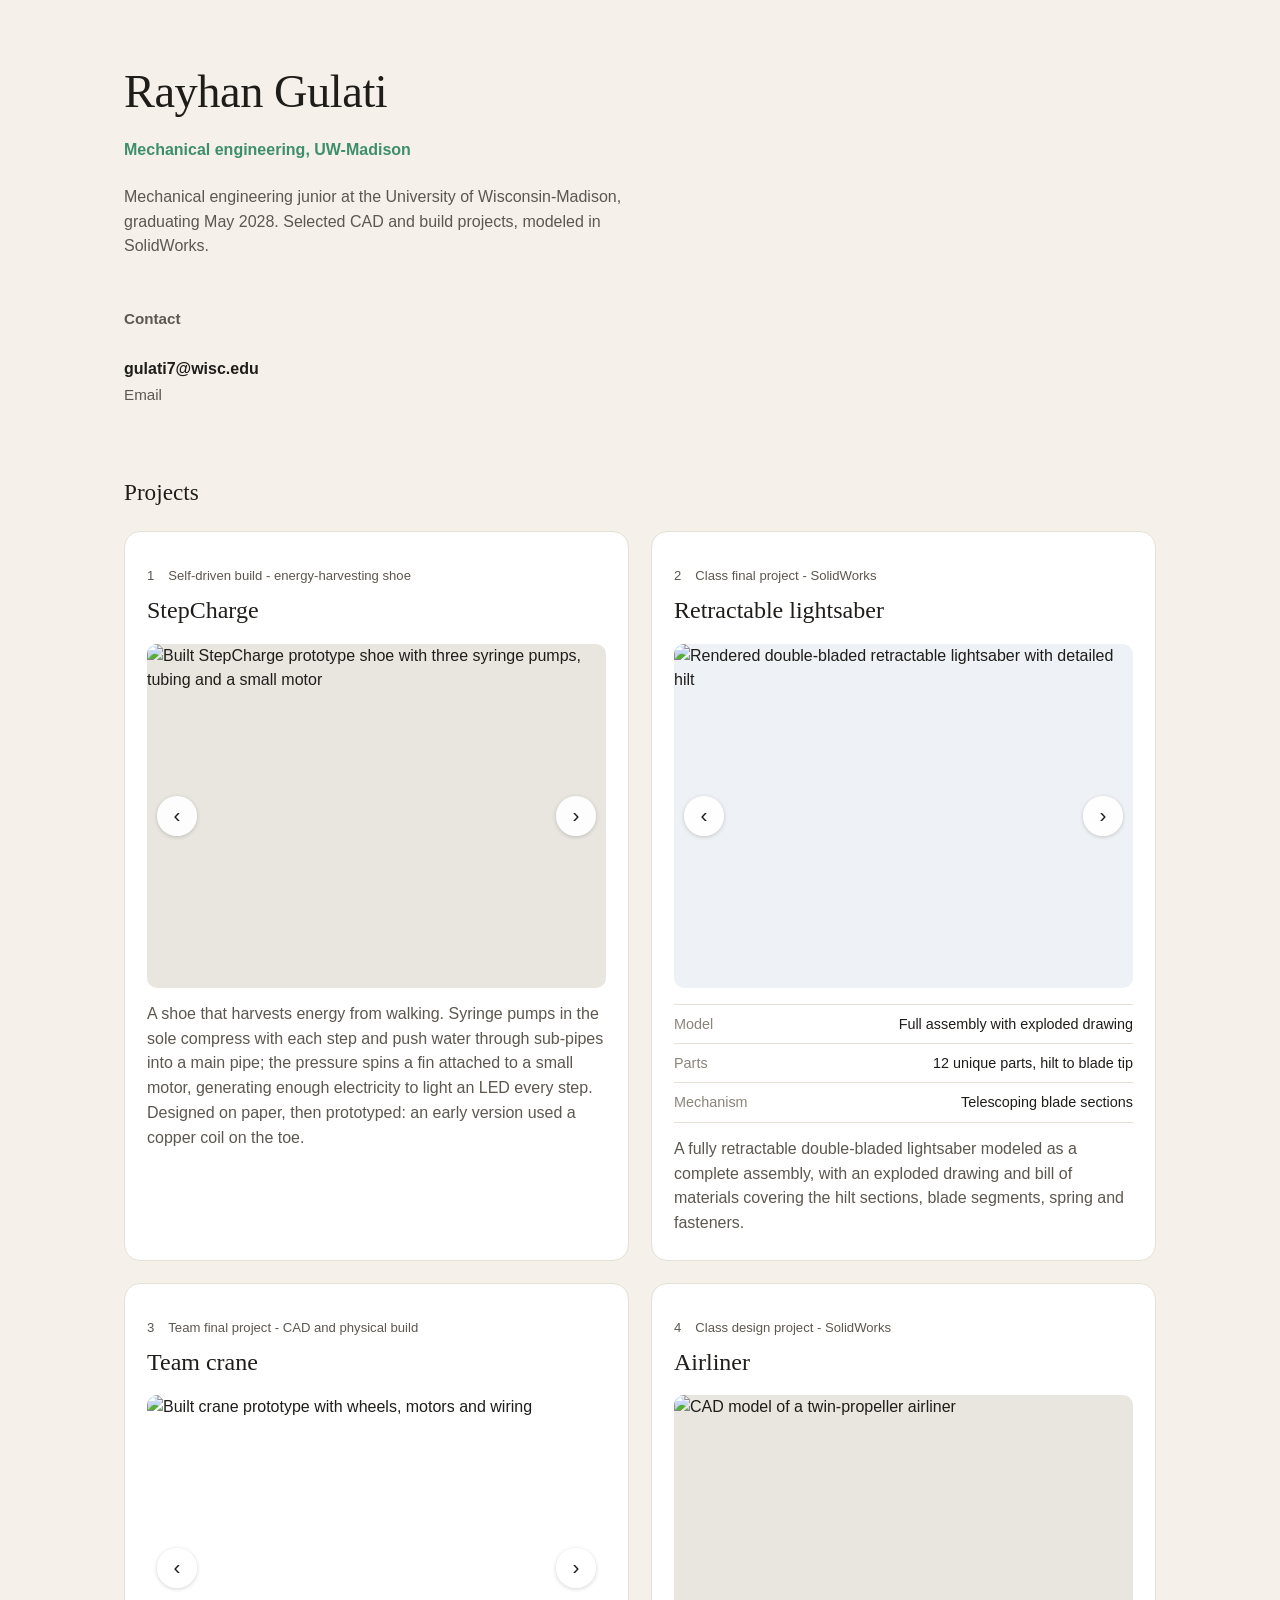
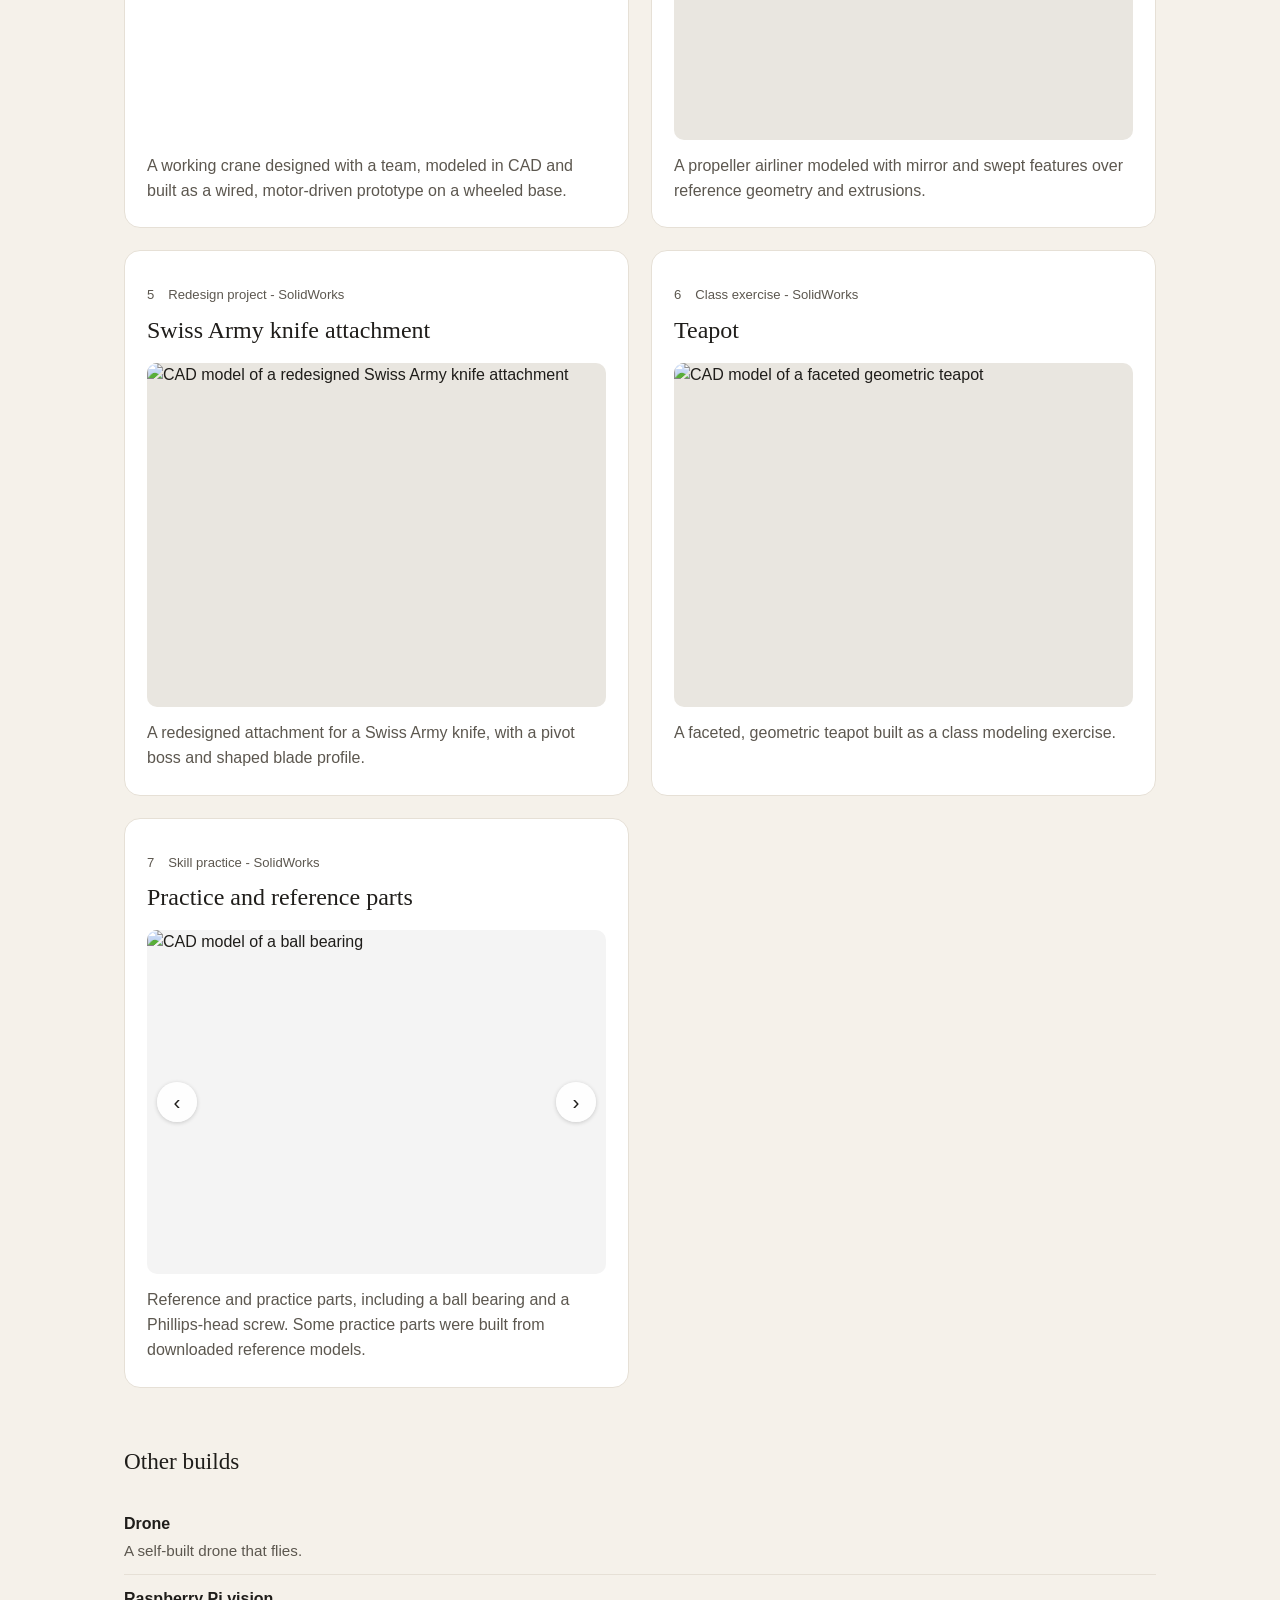
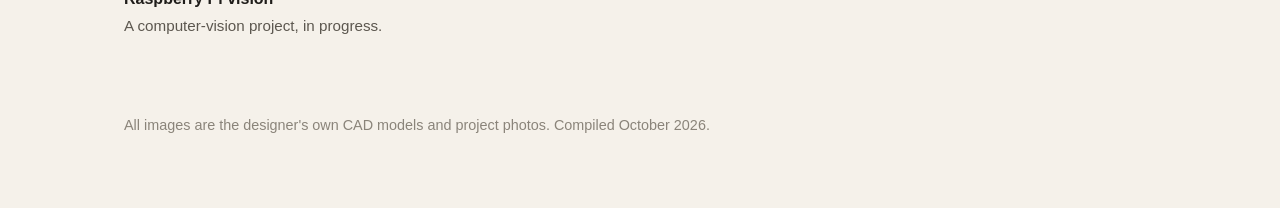
==== index.html @ 23a9656e "Add files via upload" ====
<!DOCTYPE html>
<html lang="en">
<head>
<meta charset="UTF-8">
<meta name="viewport" content="width=device-width, initial-scale=1.0">
<title>Rayhan Gulati - Engineering Portfolio</title>
<meta name="description" content="Mechanical engineering junior at the University of Wisconsin-Madison, graduating May 2028. Selected CAD and build projects, modeled in SolidWorks.">
<link rel="stylesheet" href="styles.css">
</head>
<body>
<main class="page">

  <header class="intro">
    <h1>Rayhan Gulati</h1>
    <p class="tagline">Mechanical engineering, UW-Madison</p>
    <p class="lede">Mechanical engineering junior at the University of Wisconsin-Madison, graduating May 2028. Selected CAD and build projects, modeled in SolidWorks.</p>
  </header>

  <section class="contact">
    <h2 class="section-label">Contact</h2>
    <div class="row">
      <a class="row-name" href="mailto:gulati7@wisc.edu">gulati7@wisc.edu</a>
      <span class="row-detail">Email</span>
    </div>
  </section>

  <section class="projects">
    <h2 class="section-heading">Projects</h2>
    <div class="grid">

      <article class="card">
        <p class="card-eyebrow"><span class="num">1</span>Self-driven build - energy-harvesting shoe</p>
        <h3 class="card-title">StepCharge</h3>
        <div class="carousel" data-carousel>
          <div class="track">
            <figure class="slide"><img src="photos/stepcharge-prototype.jpg" alt="Built StepCharge prototype shoe with three syringe pumps, tubing and a small motor"></figure>
            <figure class="slide contain" style="background:#26241f"><img src="photos/stepcharge-design.jpg" alt="Handwritten design page with labelled diagram of the syringe, pipe and turbine concept"></figure>
            <figure class="slide contain" style="background:#b0a89c"><img src="photos/stepcharge-early.jpg" alt="Earlier StepCharge prototype with a copper coil taped to the toe"></figure>
          </div>
          <button class="car-btn prev" aria-label="Previous photo">&#8249;</button>
          <button class="car-btn next" aria-label="Next photo">&#8250;</button>
        </div>
        <p>A shoe that harvests energy from walking. Syringe pumps in the sole compress with each step and push water through sub-pipes into a main pipe; the pressure spins a fin attached to a small motor, generating enough electricity to light an LED every step. Designed on paper, then prototyped: an early version used a copper coil on the toe.</p>
      </article>

      <article class="card">
        <p class="card-eyebrow"><span class="num">2</span>Class final project - SolidWorks</p>
        <h3 class="card-title">Retractable lightsaber</h3>
        <div class="carousel" data-carousel>
          <div class="track">
            <figure class="slide contain" style="background:#eef1f5"><img src="photos/saber-render.png" alt="Rendered double-bladed retractable lightsaber with detailed hilt"></figure>
            <figure class="slide contain" style="background:#001631"><img src="photos/saber-assembly.jpg" alt="Exploded assembly drawing of the lightsaber with bill of materials"></figure>
          </div>
          <button class="car-btn prev" aria-label="Previous photo">&#8249;</button>
          <button class="car-btn next" aria-label="Next photo">&#8250;</button>
        </div>
        <dl class="facts">
          <div><dt>Model</dt><dd>Full assembly with exploded drawing</dd></div>
          <div><dt>Parts</dt><dd>12 unique parts, hilt to blade tip</dd></div>
          <div><dt>Mechanism</dt><dd>Telescoping blade sections</dd></div>
        </dl>
        <p>A fully retractable double-bladed lightsaber modeled as a complete assembly, with an exploded drawing and bill of materials covering the hilt sections, blade segments, spring and fasteners.</p>
      </article>

      <article class="card">
        <p class="card-eyebrow"><span class="num">3</span>Team final project - CAD and physical build</p>
        <h3 class="card-title">Team crane</h3>
        <div class="carousel" data-carousel>
          <div class="track">
            <figure class="slide contain" style="background:#ffffff"><img src="photos/crane-prototype.png" alt="Built crane prototype with wheels, motors and wiring"></figure>
            <figure class="slide contain" style="background:#202020"><img src="photos/crane-cad.png" alt="CAD model of the crane on its wheeled base"></figure>
          </div>
          <button class="car-btn prev" aria-label="Previous photo">&#8249;</button>
          <button class="car-btn next" aria-label="Next photo">&#8250;</button>
        </div>
        <p>A working crane designed with a team, modeled in CAD and built as a wired, motor-driven prototype on a wheeled base.</p>
      </article>

      <article class="card">
        <p class="card-eyebrow"><span class="num">4</span>Class design project - SolidWorks</p>
        <h3 class="card-title">Airliner</h3>
        <div class="carousel" data-carousel>
          <div class="track">
            <figure class="slide"><img src="photos/airplane.jpg" alt="CAD model of a twin-propeller airliner"></figure>
          </div>
        </div>
        <p>A propeller airliner modeled with mirror and swept features over reference geometry and extrusions.</p>
      </article>

      <article class="card">
        <p class="card-eyebrow"><span class="num">5</span>Redesign project - SolidWorks</p>
        <h3 class="card-title">Swiss Army knife attachment</h3>
        <div class="carousel" data-carousel>
          <div class="track">
            <figure class="slide"><img src="photos/swiss-knife.png" alt="CAD model of a redesigned Swiss Army knife attachment"></figure>
          </div>
        </div>
        <p>A redesigned attachment for a Swiss Army knife, with a pivot boss and shaped blade profile.</p>
      </article>

      <article class="card">
        <p class="card-eyebrow"><span class="num">6</span>Class exercise - SolidWorks</p>
        <h3 class="card-title">Teapot</h3>
        <div class="carousel" data-carousel>
          <div class="track">
            <figure class="slide"><img src="photos/teapot.png" alt="CAD model of a faceted geometric teapot"></figure>
          </div>
        </div>
        <p>A faceted, geometric teapot built as a class modeling exercise.</p>
      </article>

      <article class="card">
        <p class="card-eyebrow"><span class="num">7</span>Skill practice - SolidWorks</p>
        <h3 class="card-title">Practice and reference parts</h3>
        <div class="carousel" data-carousel>
          <div class="track">
            <figure class="slide contain" style="background:#f4f4f4"><img src="photos/bearing.png" alt="CAD model of a ball bearing"></figure>
            <figure class="slide contain" style="background:#f4f4f4"><img src="photos/screw.png" alt="CAD model of a Phillips-head screw"></figure>
          </div>
          <button class="car-btn prev" aria-label="Previous photo">&#8249;</button>
          <button class="car-btn next" aria-label="Next photo">&#8250;</button>
        </div>
        <p>Reference and practice parts, including a ball bearing and a Phillips-head screw. Some practice parts were built from downloaded reference models.</p>
      </article>

    </div>
  </section>

  <section class="other">
    <h2 class="section-heading">Other builds</h2>
    <div class="row">
      <span class="row-name">Drone</span>
      <span class="row-detail">A self-built drone that flies.</span>
    </div>
    <div class="row">
      <span class="row-name">Raspberry Pi vision</span>
      <span class="row-detail">A computer-vision project, in progress.</span>
    </div>
  </section>

  <footer class="closing">
    <p>All images are the designer's own CAD models and project photos. Compiled October 2026.</p>
  </footer>

</main>
<script src="script.js"></script>
</body>
</html>
---- styles.css ----
* { margin: 0; padding: 0; box-sizing: border-box; }

:root {
  --ground: #f5f1ea;
  --surface: #ffffff;
  --ink: #1f1d1a;
  --ink-soft: #5c574f;
  --ink-faint: #8a847a;
  --accent: #3e8e6d;
  --border: #e6e0d6;
}

html { scroll-behavior: smooth; }

body {
  background: var(--ground);
  color: var(--ink);
  font-family: -apple-system, BlinkMacSystemFont, "Segoe UI", Roboto, Helvetica, Arial, sans-serif;
  line-height: 1.55;
  -webkit-font-smoothing: antialiased;
}

.page {
  max-width: 1080px;
  margin: 0 auto;
  padding: 56px 24px 72px;
}

/* Header */
.intro h1 {
  font-family: Georgia, "Times New Roman", serif;
  font-weight: 500;
  font-size: clamp(2rem, 5vw, 2.9rem);
  letter-spacing: -0.01em;
}
.tagline {
  color: var(--accent);
  font-weight: 600;
  margin-top: 10px;
}
.lede {
  max-width: 560px;
  color: var(--ink-soft);
  margin-top: 22px;
}

/* Sections */
.section-label {
  font-size: 0.95rem;
  font-weight: 600;
  color: var(--ink-soft);
  margin: 48px 0 14px;
}
.section-heading {
  font-family: Georgia, "Times New Roman", serif;
  font-weight: 500;
  font-size: 1.45rem;
  margin: 56px 0 20px;
}

/* Rows */
.row {
  display: flex;
  flex-direction: column;
  gap: 2px;
  padding: 12px 0;
  border-bottom: 1px solid var(--border);
}
.row:last-child { border-bottom: none; }
.row-name { font-weight: 700; color: var(--ink); text-decoration: none; }
a.row-name:hover { text-decoration: underline; }
.row-detail { color: var(--ink-soft); font-size: 0.95rem; }

/* Project grid + cards */
.grid {
  display: grid;
  grid-template-columns: 1fr;
  gap: 22px;
}
@media (min-width: 860px) {
  .grid { grid-template-columns: 1fr 1fr; }
}
.card {
  background: var(--surface);
  border: 1px solid var(--border);
  border-radius: 16px;
  padding: 20px 22px 24px;
}
.card-eyebrow {
  display: flex;
  align-items: baseline;
  gap: 14px;
  font-size: 0.82rem;
  color: var(--ink-faint);
}
.card-eyebrow .num { color: var(--ink-soft); font-variant-numeric: tabular-nums; }
.card-title {
  font-family: Georgia, "Times New Roman", serif;
  font-weight: 500;
  font-size: 1.5rem;
  margin: 6px 0 14px;
}
.card p { color: var(--ink-soft); margin-top: 14px; }

/* Carousel */
.carousel { position: relative; overflow: hidden; border-radius: 10px; }
.track {
  display: flex;
  transition: transform 0.35s ease;
}
.slide {
  flex: 0 0 100%;
  aspect-ratio: 4 / 3;
  background: #e9e6e0;
}
.slide img {
  width: 100%;
  height: 100%;
  object-fit: cover;
  display: block;
}
.slide.contain img { object-fit: contain; }
.car-btn {
  position: absolute;
  top: 50%;
  transform: translateY(-50%);
  width: 40px;
  height: 40px;
  border-radius: 50%;
  border: none;
  background: rgba(255, 255, 255, 0.92);
  color: var(--ink);
  font-size: 1.3rem;
  line-height: 1;
  cursor: pointer;
  box-shadow: 0 1px 4px rgba(0,0,0,0.18);
  display: flex;
  align-items: center;
  justify-content: center;
}
.car-btn:hover { background: #ffffff; }
.car-btn.prev { left: 10px; }
.car-btn.next { right: 10px; }
.carousel[data-single] .car-btn { display: none; }

/* Facts */
.facts {
  margin-top: 16px;
  border-top: 1px solid var(--border);
}
.facts div {
  display: flex;
  justify-content: space-between;
  gap: 16px;
  padding: 8px 0;
  border-bottom: 1px solid var(--border);
}
.facts dt { color: var(--ink-faint); font-size: 0.9rem; }
.facts dd { color: var(--ink); font-size: 0.9rem; text-align: right; }

/* Other builds + closing */
.other .row-name { font-weight: 700; }
.closing {
  margin-top: 64px;
  color: var(--ink-faint);
  font-size: 0.9rem;
}
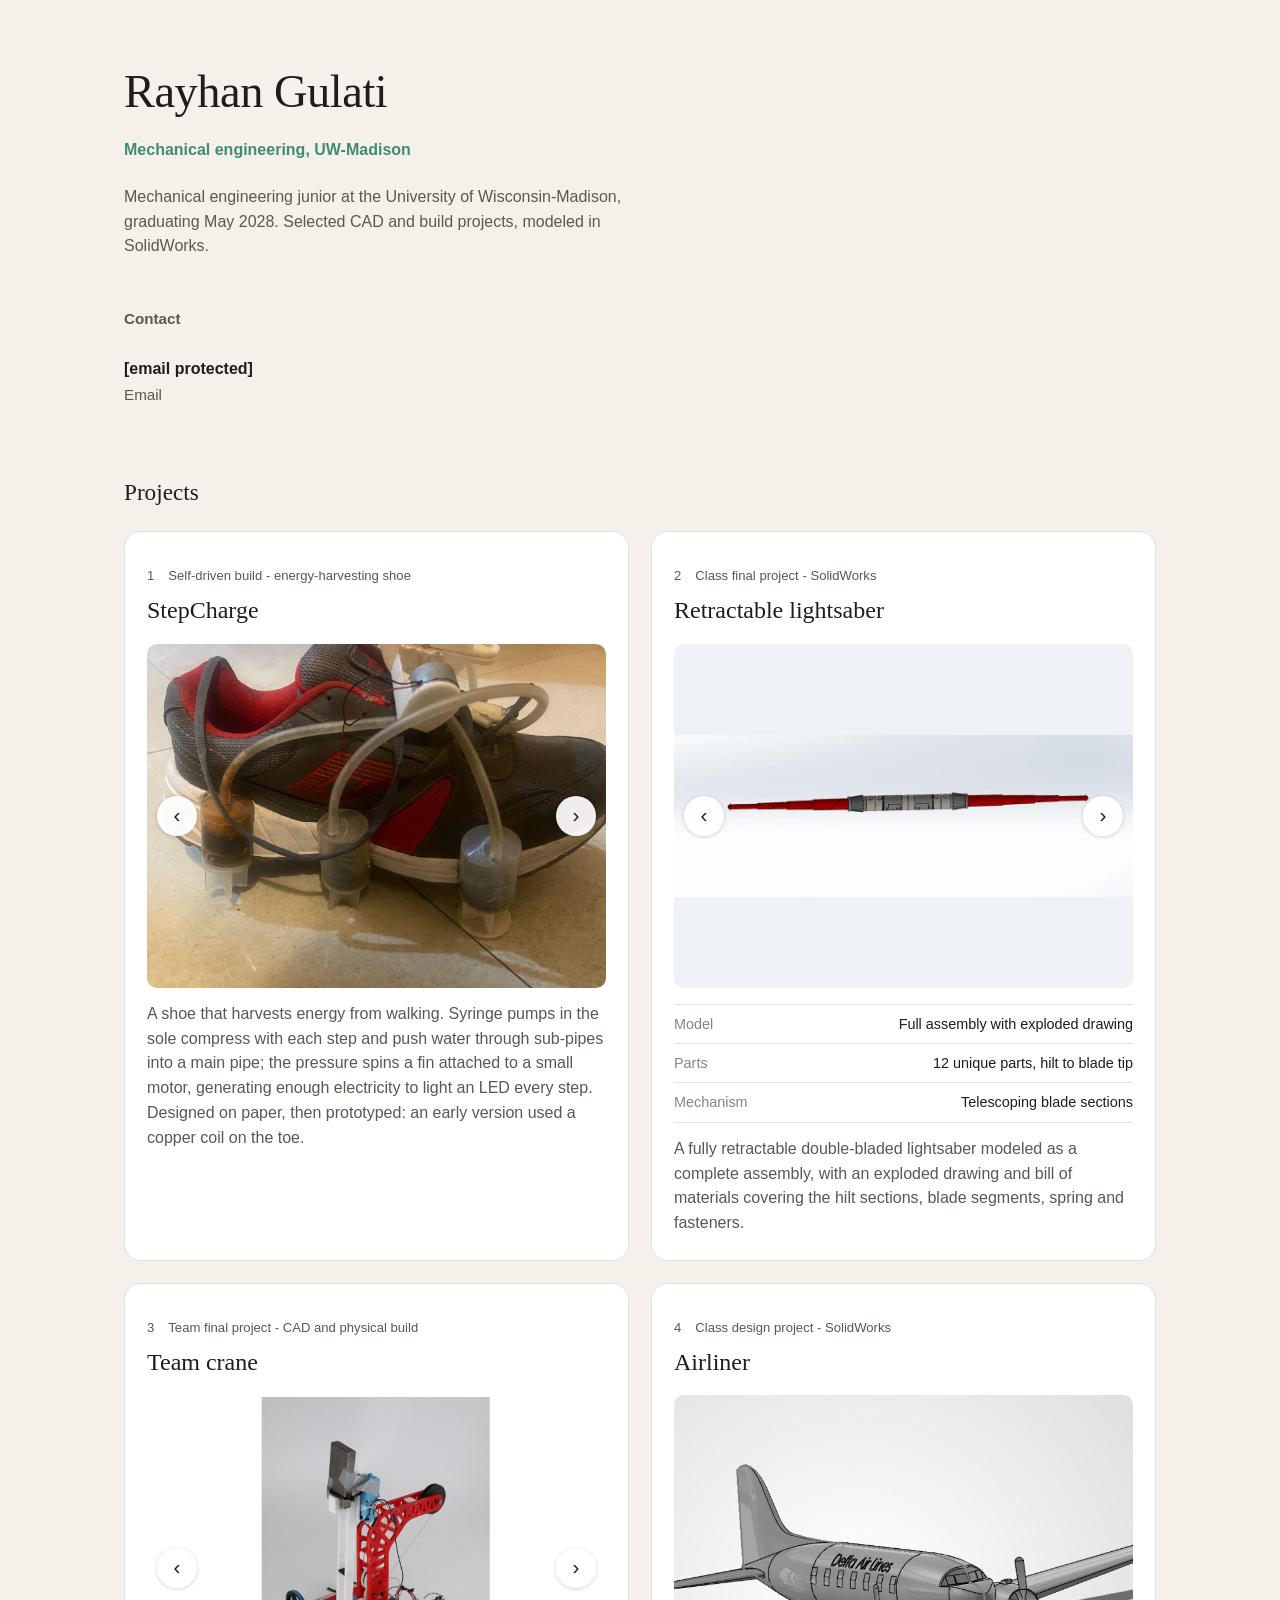
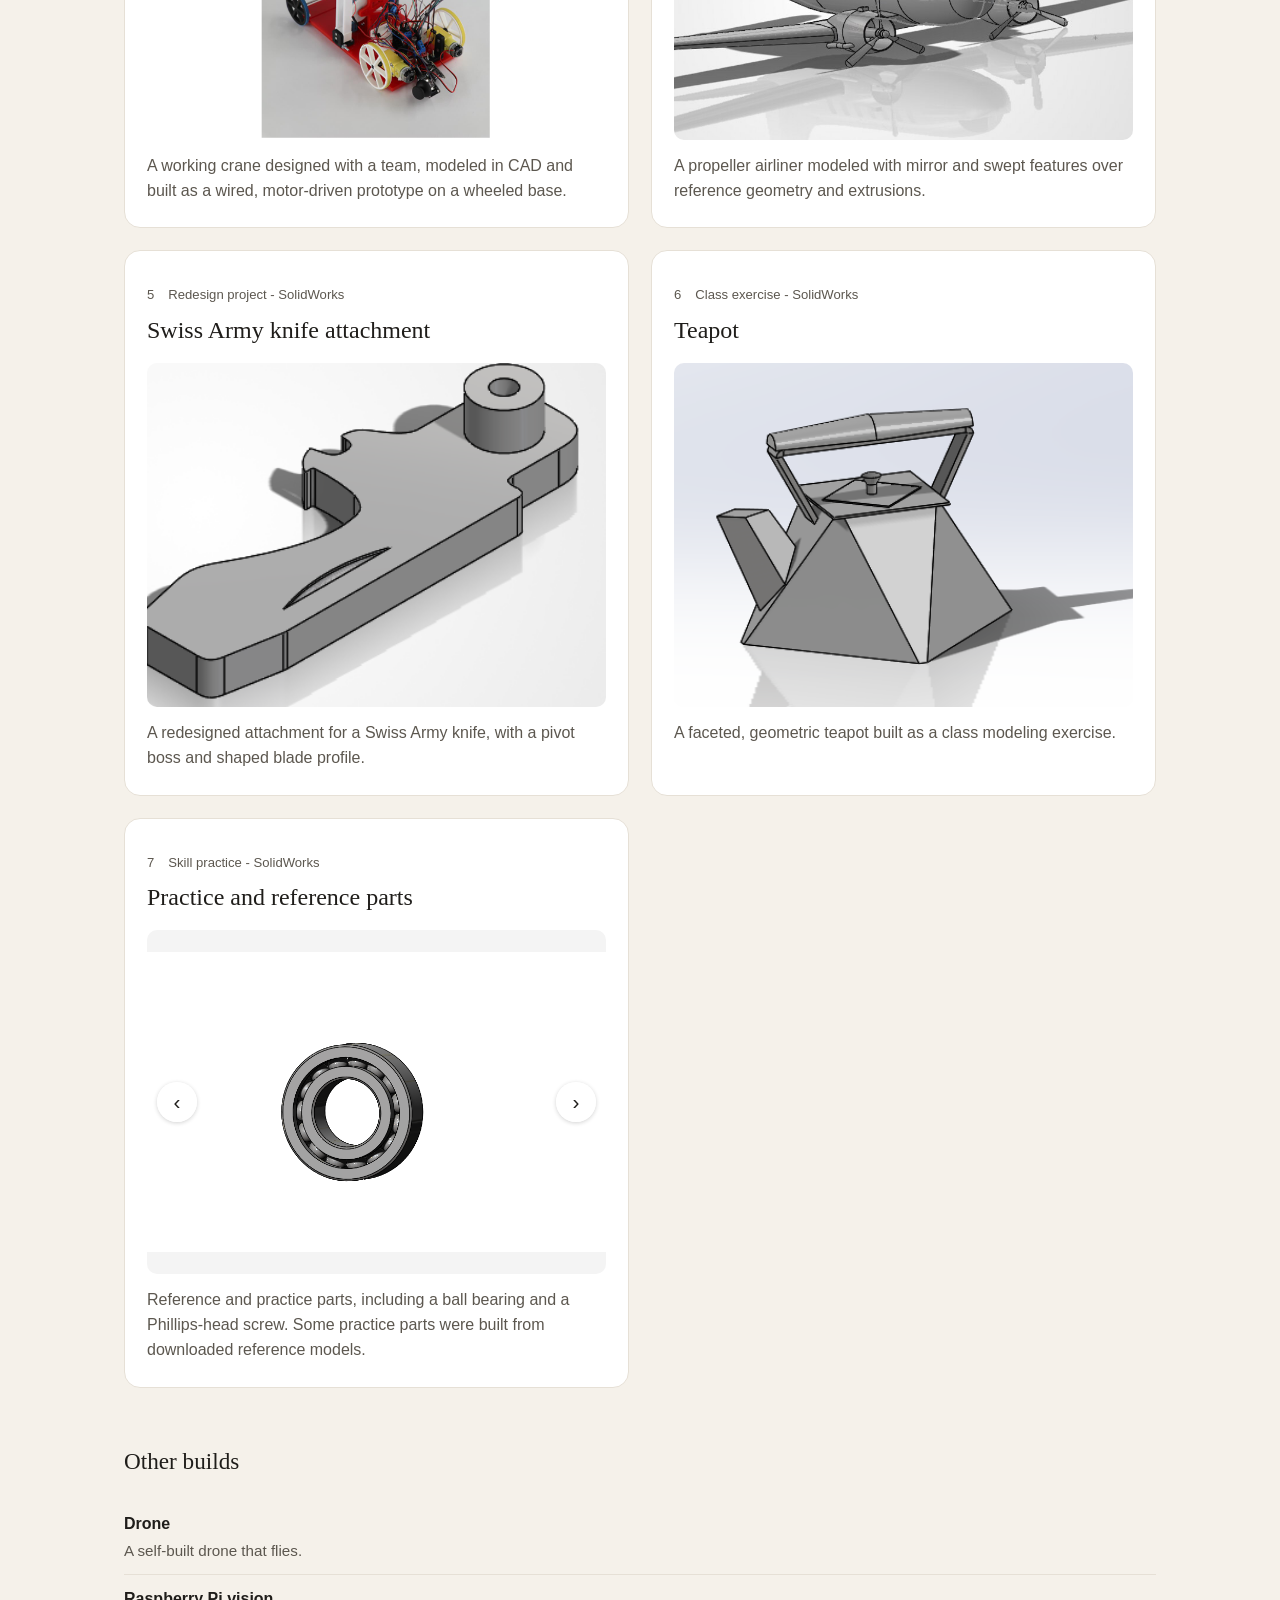
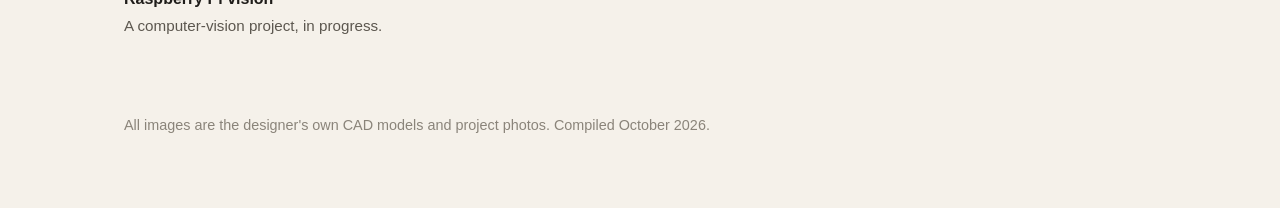
==== commit 07fc1f74: "Add files via upload" ====
--- a/index.html
+++ b/index.html
@@ -5,7 +5,176 @@
 <meta name="viewport" content="width=device-width, initial-scale=1.0">
 <title>Rayhan Gulati - Engineering Portfolio</title>
 <meta name="description" content="Mechanical engineering junior at the University of Wisconsin-Madison, graduating May 2028. Selected CAD and build projects, modeled in SolidWorks.">
-<link rel="stylesheet" href="styles.css">
+<style>
+* { margin: 0; padding: 0; box-sizing: border-box; }
+
+:root {
+  --ground: #f5f1ea;
+  --surface: #ffffff;
+  --ink: #1f1d1a;
+  --ink-soft: #5c574f;
+  --ink-faint: #8a847a;
+  --accent: #3e8e6d;
+  --border: #e6e0d6;
+}
+
+html { scroll-behavior: smooth; }
+
+body {
+  background: var(--ground);
+  color: var(--ink);
+  font-family: -apple-system, BlinkMacSystemFont, "Segoe UI", Roboto, Helvetica, Arial, sans-serif;
+  line-height: 1.55;
+  -webkit-font-smoothing: antialiased;
+}
+
+.page {
+  max-width: 1080px;
+  margin: 0 auto;
+  padding: 56px 24px 72px;
+}
+
+/* Header */
+.intro h1 {
+  font-family: Georgia, "Times New Roman", serif;
+  font-weight: 500;
+  font-size: clamp(2rem, 5vw, 2.9rem);
+  letter-spacing: -0.01em;
+}
+.tagline {
+  color: var(--accent);
+  font-weight: 600;
+  margin-top: 10px;
+}
+.lede {
+  max-width: 560px;
+  color: var(--ink-soft);
+  margin-top: 22px;
+}
+
+/* Sections */
+.section-label {
+  font-size: 0.95rem;
+  font-weight: 600;
+  color: var(--ink-soft);
+  margin: 48px 0 14px;
+}
+.section-heading {
+  font-family: Georgia, "Times New Roman", serif;
+  font-weight: 500;
+  font-size: 1.45rem;
+  margin: 56px 0 20px;
+}
+
+/* Rows */
+.row {
+  display: flex;
+  flex-direction: column;
+  gap: 2px;
+  padding: 12px 0;
+  border-bottom: 1px solid var(--border);
+}
+.row:last-child { border-bottom: none; }
+.row-name { font-weight: 700; color: var(--ink); text-decoration: none; }
+a.row-name:hover { text-decoration: underline; }
+.row-detail { color: var(--ink-soft); font-size: 0.95rem; }
+
+/* Project grid + cards */
+.grid {
+  display: grid;
+  grid-template-columns: 1fr;
+  gap: 22px;
+}
+@media (min-width: 860px) {
+  .grid { grid-template-columns: 1fr 1fr; }
+}
+.card {
+  background: var(--surface);
+  border: 1px solid var(--border);
+  border-radius: 16px;
+  padding: 20px 22px 24px;
+}
+.card-eyebrow {
+  display: flex;
+  align-items: baseline;
+  gap: 14px;
+  font-size: 0.82rem;
+  color: var(--ink-faint);
+}
+.card-eyebrow .num { color: var(--ink-soft); font-variant-numeric: tabular-nums; }
+.card-title {
+  font-family: Georgia, "Times New Roman", serif;
+  font-weight: 500;
+  font-size: 1.5rem;
+  margin: 6px 0 14px;
+}
+.card p { color: var(--ink-soft); margin-top: 14px; }
+
+/* Carousel */
+.carousel { position: relative; overflow: hidden; border-radius: 10px; }
+.track {
+  display: flex;
+  transition: transform 0.35s ease;
+}
+.slide {
+  flex: 0 0 100%;
+  aspect-ratio: 4 / 3;
+  background: #e9e6e0;
+}
+.slide img {
+  width: 100%;
+  height: 100%;
+  object-fit: cover;
+  display: block;
+}
+.slide.contain img { object-fit: contain; }
+.car-btn {
+  position: absolute;
+  top: 50%;
+  transform: translateY(-50%);
+  width: 40px;
+  height: 40px;
+  border-radius: 50%;
+  border: none;
+  background: rgba(255, 255, 255, 0.92);
+  color: var(--ink);
+  font-size: 1.3rem;
+  line-height: 1;
+  cursor: pointer;
+  box-shadow: 0 1px 4px rgba(0,0,0,0.18);
+  display: flex;
+  align-items: center;
+  justify-content: center;
+}
+.car-btn:hover { background: #ffffff; }
+.car-btn.prev { left: 10px; }
+.car-btn.next { right: 10px; }
+.carousel[data-single] .car-btn { display: none; }
+
+/* Facts */
+.facts {
+  margin-top: 16px;
+  border-top: 1px solid var(--border);
+}
+.facts div {
+  display: flex;
+  justify-content: space-between;
+  gap: 16px;
+  padding: 8px 0;
+  border-bottom: 1px solid var(--border);
+}
+.facts dt { color: var(--ink-faint); font-size: 0.9rem; }
+.facts dd { color: var(--ink); font-size: 0.9rem; text-align: right; }
+
+/* Other builds + closing */
+.other .row-name { font-weight: 700; }
+.closing {
+  margin-top: 64px;
+  color: var(--ink-faint);
+  font-size: 0.9rem;
+}
+
+</style>
 </head>
 <body>
 <main class="page">
@@ -19,7 +188,7 @@
   <section class="contact">
     <h2 class="section-label">Contact</h2>
     <div class="row">
-      <a class="row-name" href="mailto:gulati7@wisc.edu">gulati7@wisc.edu</a>
+      <a class="row-name" href="/cdn-cgi/l/email-protection#8aedffe6ebfee3bdcafde3f9e9a4efeeff"><span class="__cf_email__" data-cfemail="95f2e0f9f4e1fca2d5e2fce6f6bbf0f1e0">[email&#160;protected]</span></a>
       <span class="row-detail">Email</span>
     </div>
   </section>
@@ -33,9 +202,9 @@
         <h3 class="card-title">StepCharge</h3>
         <div class="carousel" data-carousel>
           <div class="track">
-            <figure class="slide"><img src="photos/stepcharge-prototype.jpg" alt="Built StepCharge prototype shoe with three syringe pumps, tubing and a small motor"></figure>
-            <figure class="slide contain" style="background:#26241f"><img src="photos/stepcharge-design.jpg" alt="Handwritten design page with labelled diagram of the syringe, pipe and turbine concept"></figure>
-            <figure class="slide contain" style="background:#b0a89c"><img src="photos/stepcharge-early.jpg" alt="Earlier StepCharge prototype with a copper coil taped to the toe"></figure>
+            <figure class="slide"><img src="[data-uri]" alt="Built StepCharge prototype shoe with three syringe pumps, tubing and a small motor"></figure>
+            <figure class="slide contain" style="background:#26241f"><img src="[data-uri]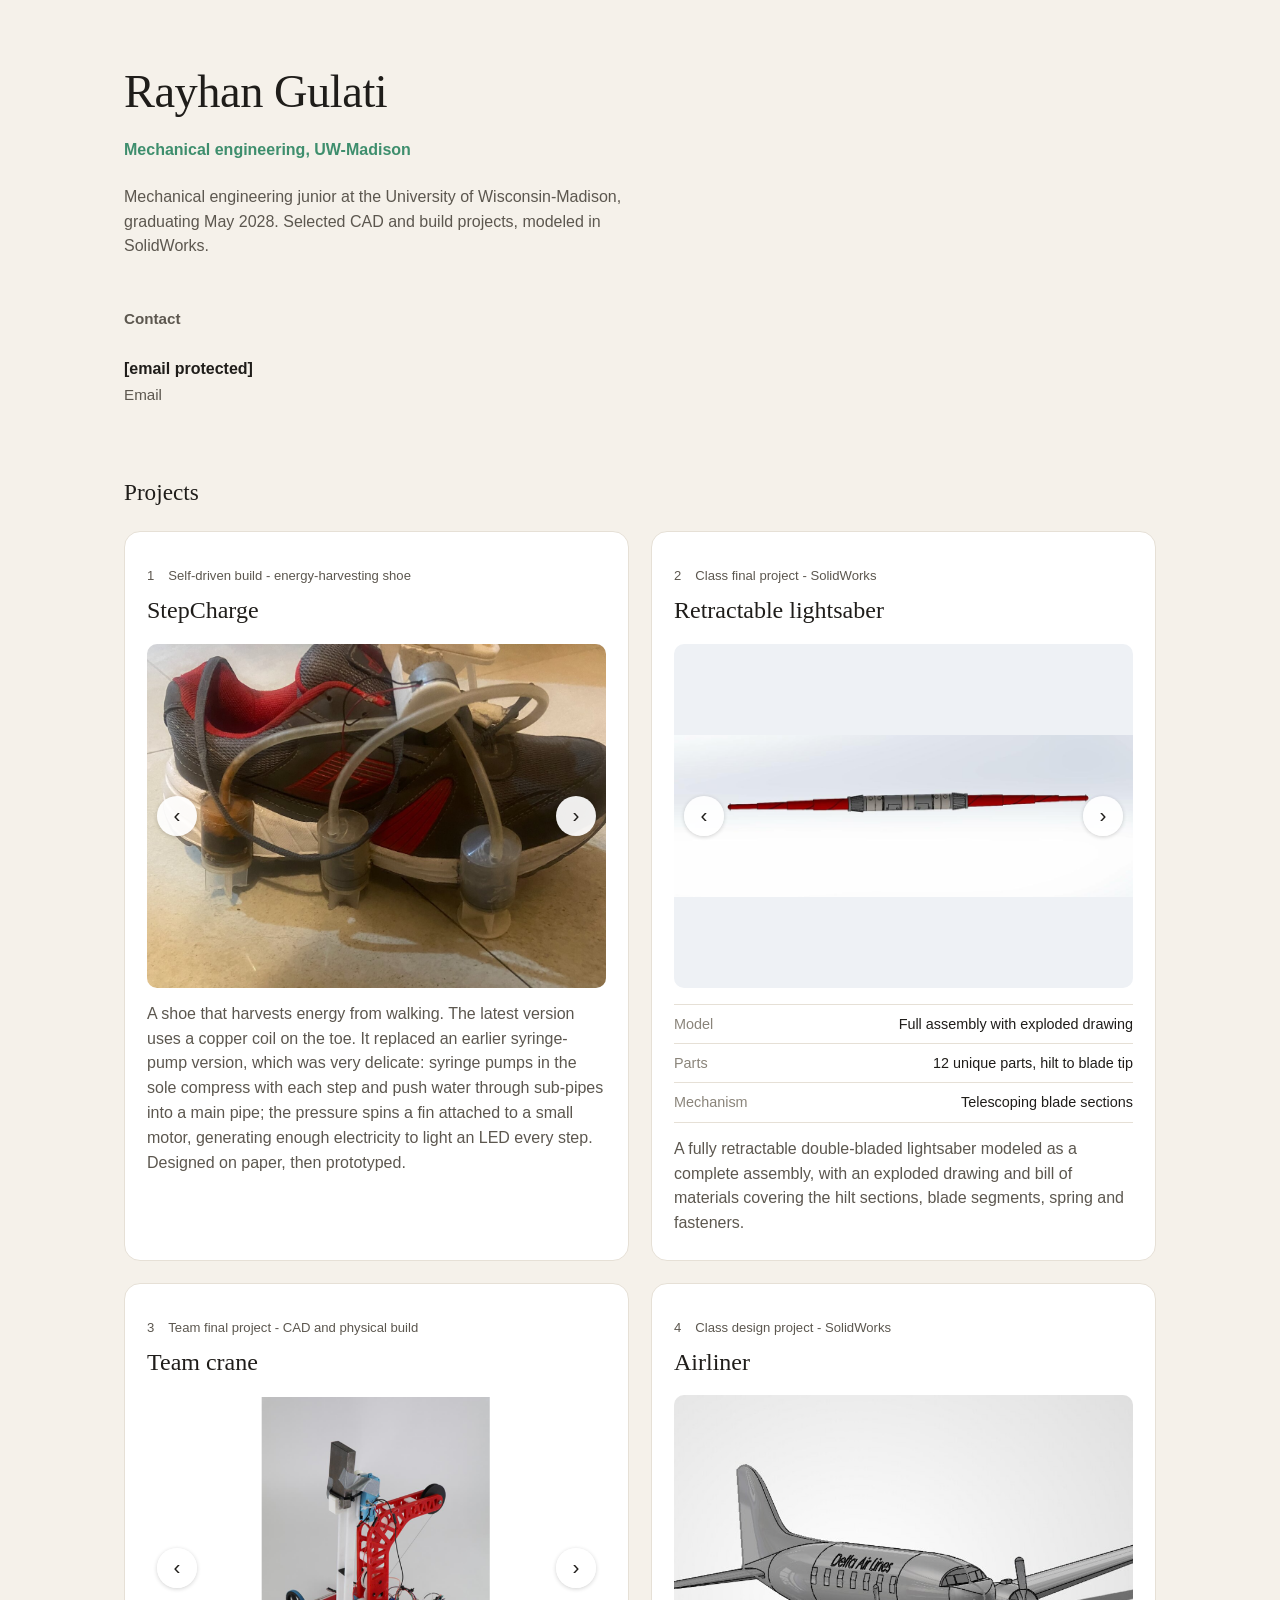
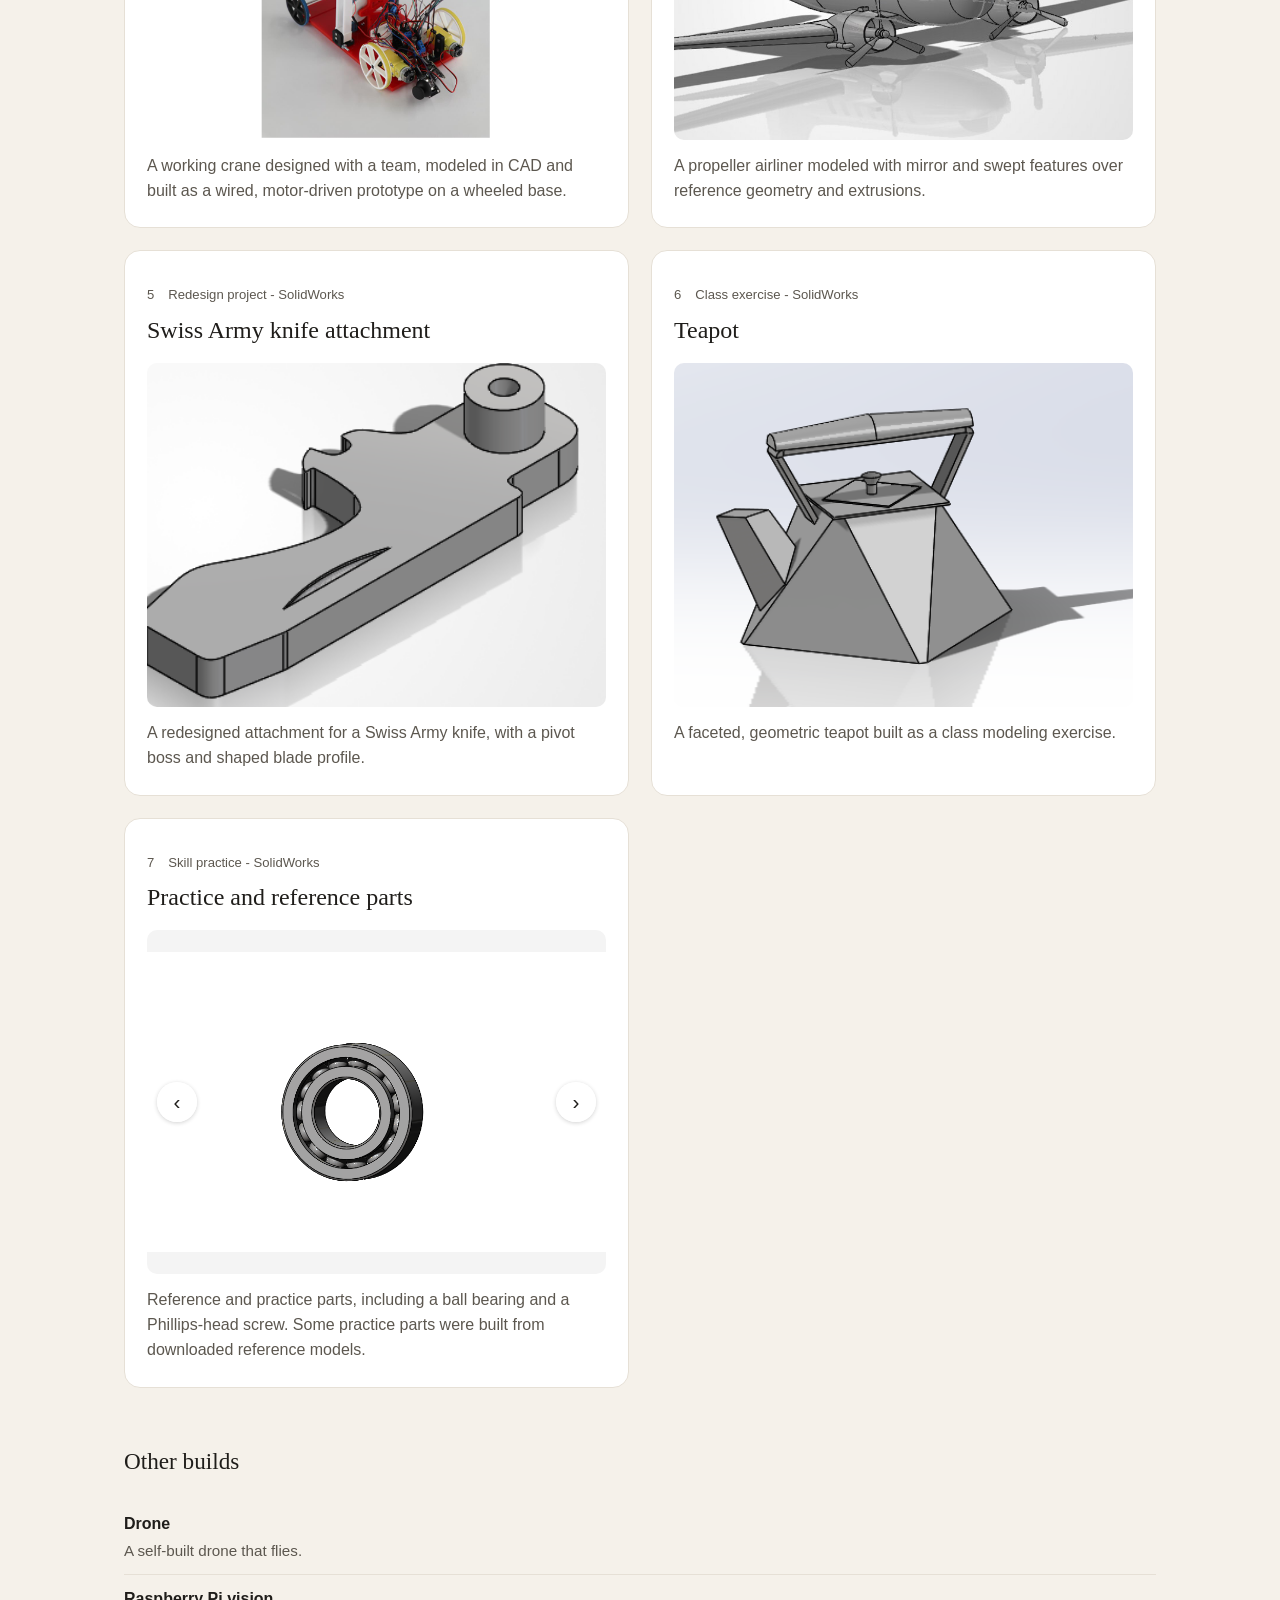
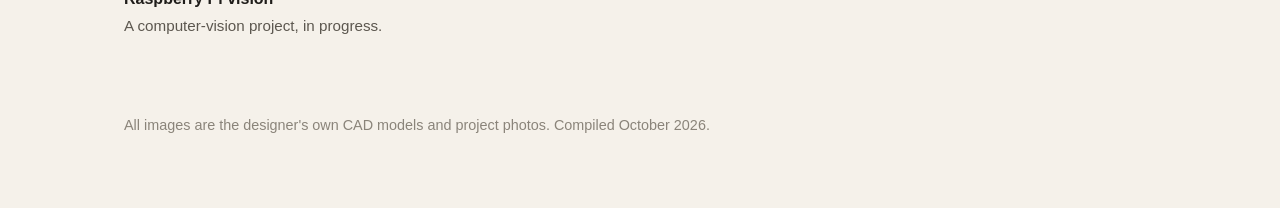
==== commit 47a5cad0: "Correct StepCharge version order: copper coil latest, syringe earlier" ====
--- a/index.html
+++ b/index.html
@@ -202,14 +202,14 @@
         <h3 class="card-title">StepCharge</h3>
         <div class="carousel" data-carousel>
           <div class="track">
-            <figure class="slide"><img src="[data-uri]" alt="Built StepCharge prototype shoe with three syringe pumps, tubing and a small motor"></figure>
+            <figure class="slide"><img src="[data-uri]